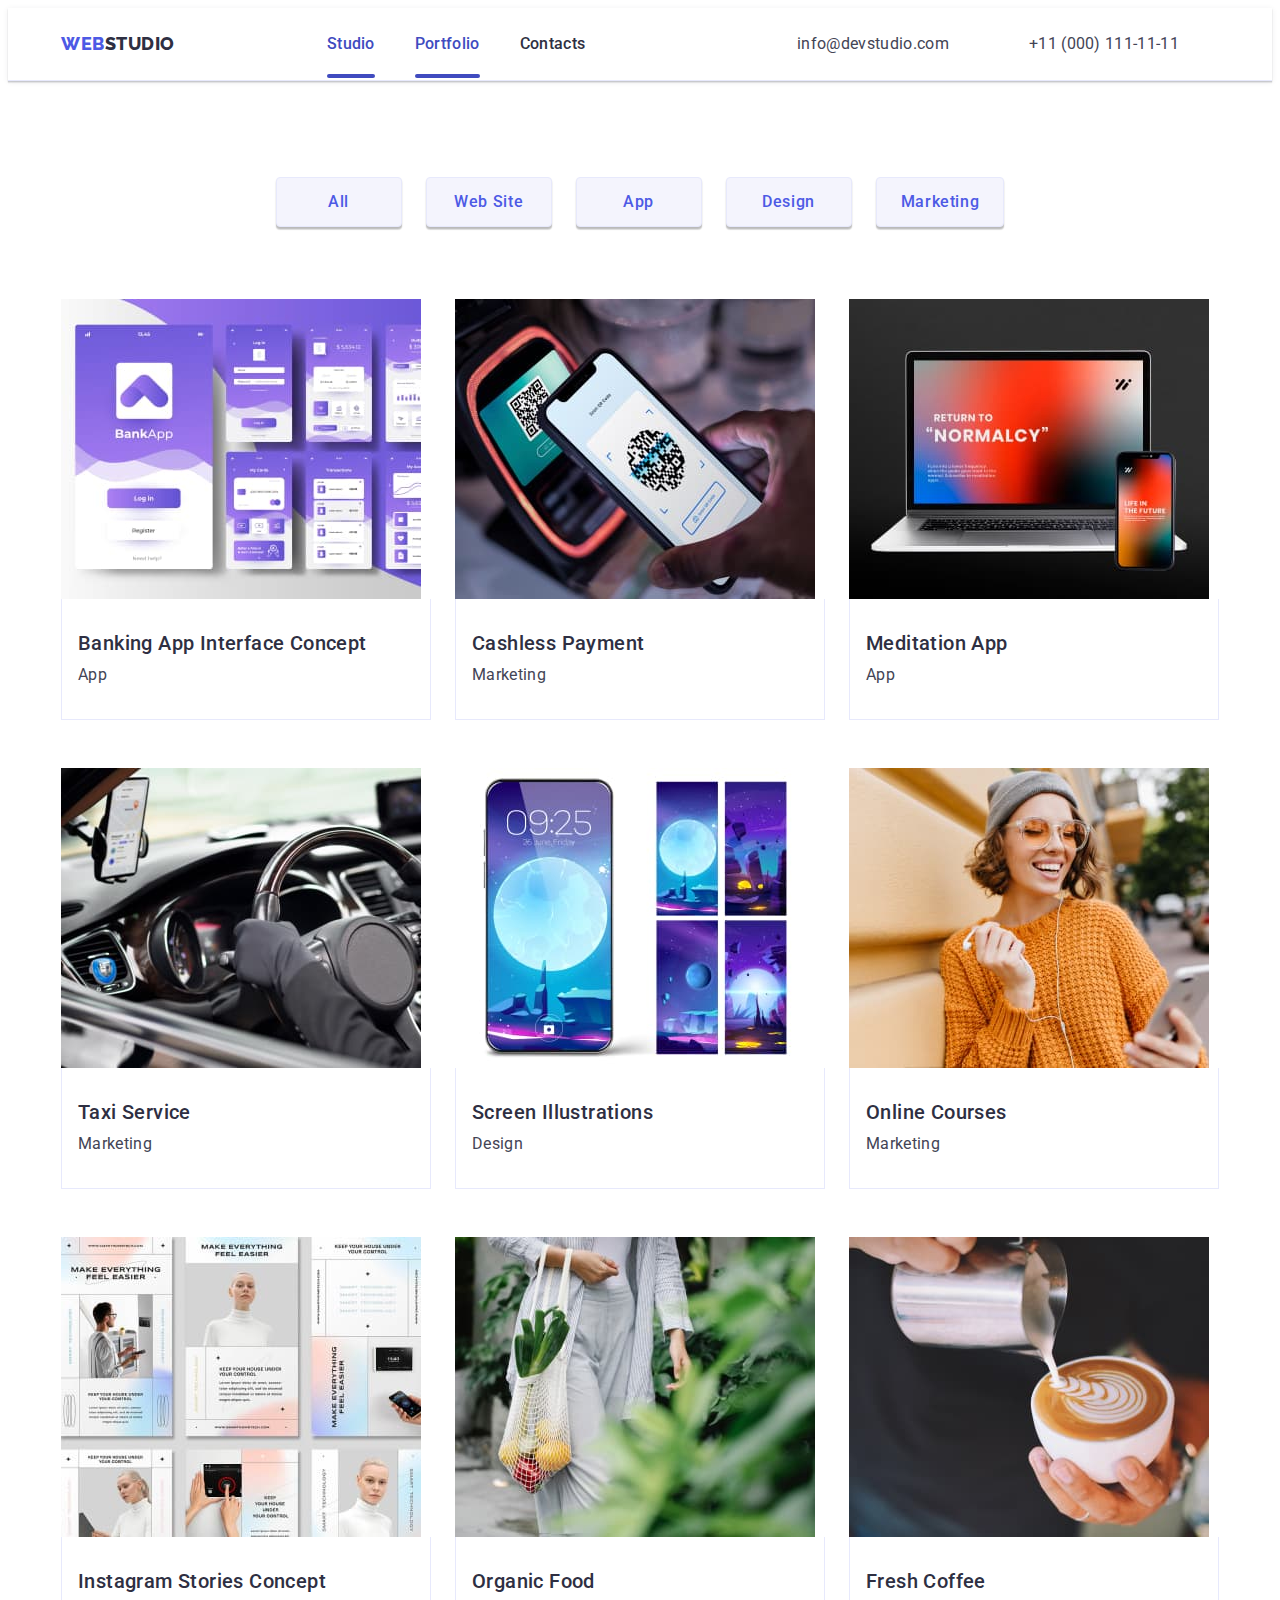
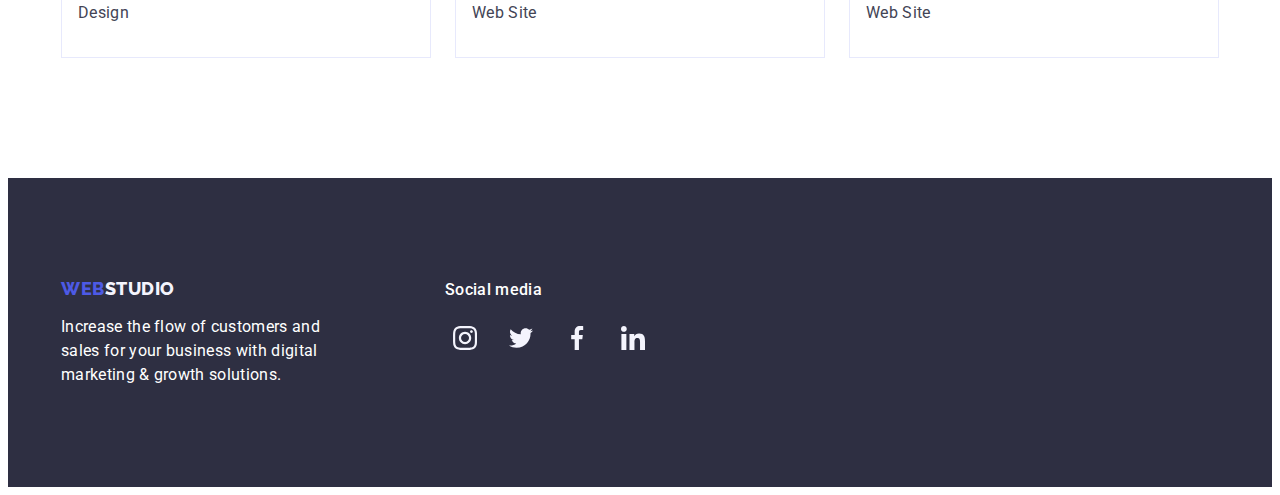
==== portfolio.html @ 289277e6 "Initial commit" ====
<!DOCTYPE html>
<html lang="en">
  <head>
    <meta charset="UTF-8" />
    <meta http-equiv="X-UA-Compatible" content="IE=edge" />
    <meta name="viewport" content="width=device-width, initial-scale=1.0" />

    <link rel="preconnect" href="https://fonts.googleapis.com" />
    <link rel="preconnect" href="https://fonts.gstatic.com" crossorigin />
    <link
      href="https://fonts.googleapis.com/css2?family=Raleway:wght@800&family=Roboto:wght@400;500;700&display=swap"
      rel="stylesheet" />
    <title>Portfolio</title>
    <link
      rel="stylesheet"
      href="https://cdnjs.cloudflare.com/ajax/libs/modern-normalize/1.1.0/modern-normalize.min.css"
      integrity="sha512-wpPYUAdjBVSE4KJnH1VR1HeZfpl1ub8YT/NKx4PuQ5NmX2tKuGu6U/JRp5y+Y8XG2tV+wKQpNHVUX03MfMFn9Q=="
      crossorigin="anonymous"
      referrerpolicy="no-referrer" />
    <link rel="stylesheet" href="./css/styles.css" />
  </head>

  <body>
    <!-- Header section -->
    <header class="top-header border-header">
      <div class="container adven-flex">
        <nav class="nav-menu page-header-container">
          <a class="header-logo link preform" href="./index.html"
            >Web<span class="studio-logo">Studio</span></a
          >
          <ul class="menu list">
            <li class="menu-item">
              <a class="menu-link link active" href="./index.html">Studio</a>
            </li>
            <li class="menu-item">
              <a class="menu-link link active" href="./portfolio.html"
                >Portfolio</a
              >
            </li>
            <li class="menu-item">
              <a class="menu-link link" href="">Contacts</a>
            </li>
          </ul>
        </nav>

        <!-- contacts -->
        <address class="contacts-sec">
          <ul class="contacts-items link list page-header-container">
            <li>
              <a
                class="contact-pc link contact-pc-second"
                href="mailto:info@devstudio.com"
                >info@devstudio.com</a
              >
            </li>
            <li>
              <a
                class="contact-pc link contact-pc-second"
                href="tel:+110001111111"
                >+11 (000) 111-11-11</a
              >
            </li>
          </ul>
        </address>
      </div>
    </header>

    <main>
      <section class="buttoms section section-but-list">
        <div class="container">
          <h1 class="visually-hidden">секція 1</h1>
          <ul class="but-list adven-flex list">
            <li>
              <button class="but-item sec-button" type="button">All</button>
            </li>
            <li>
              <button class="but-item sec-button" type="button">
                Web Site
              </button>
            </li>
            <li>
              <button class="but-item sec-button" type="button">App</button>
            </li>
            <li>
              <button class="but-item sec-button" type="button">Design</button>
            </li>
            <li>
              <button class="but-item sec-button" type="button">
                Marketing
              </button>
            </li>
          </ul>

          <ul class="image-post list flex-container">
            <li class="alignment-list-studio portfolio-card-animation">
              <a class="link-examples-work link" href="">
                <div class="portfolio-thumb">
                  <img
                    src="./images/portfolio/banking-app-interface-concept.jpg"
                    alt="banking-app"
                    width="360"
                    height="300" />
                  <p class="text-card-portfolio">
                    14 Stylish and User-Friendly App Design Concepts · Task
                    Manager App · Calorie Tracker App · Exotic Fruit Ecommerce
                    App · Cloud Storage App
                  </p>
                </div>
                <div class="employees-card-portfolio-wrapper">
                  <h2 class="portfolio-card">Banking App Interface Concept</h2>
                  <p class="scroll-title-description">App</p>
                </div>
              </a>
            </li>
            <li class="alignment-list-studio portfolio-card-animation">
              <a class="link-examples-work link" href="">
                <div class="portfolio-thumb">
                  <img
                    src="./images/portfolio/cashless-payment.jpg"
                    alt="cashless-payment"
                    width="360"
                    height="300" />
                  <p class="text-card-portfolio">
                    14 Stylish and User-Friendly App Design Concepts · Task
                    Manager App · Calorie Tracker App · Exotic Fruit Ecommerce
                    App · Cloud Storage App
                  </p>
                </div>
                <div class="employees-card-portfolio-wrapper">
                  <h2 class="portfolio-card">Cashless Payment</h2>
                  <p class="scroll-title-description">Marketing</p>
                </div>
              </a>
            </li>
            <li class="alignment-list-studio portfolio-card-animation">
              <a class="link-examples-work link" href="">
                <div class="portfolio-thumb">
                  <img
                    src="./images/portfolio/meditation-app.jpg"
                    alt="meditation-app"
                    width="360"
                    height="300" />
                  <p class="text-card-portfolio">
                    14 Stylish and User-Friendly App Design Concepts · Task
                    Manager App · Calorie Tracker App · Exotic Fruit Ecommerce
                    App · Cloud Storage App
                  </p>
                </div>
                <div class="employees-card-portfolio-wrapper">
                  <h2 class="portfolio-card">Meditation App</h2>
                  <p class="scroll-title-description">App</p>
                </div>
              </a>
            </li>
            <li class="alignment-list-studio portfolio-card-animation">
              <a class="link-examples-work link" href="">
                <div class="portfolio-thumb">
                  <img
                    src="./images/portfolio/taxi-service.jpg"
                    alt="taxi-service"
                    width="360"
                    height="300" />
                  <p class="text-card-portfolio">
                    14 Stylish and User-Friendly App Design Concepts · Task
                    Manager App · Calorie Tracker App · Exotic Fruit Ecommerce
                    App · Cloud Storage App
                  </p>
                </div>
                <div class="employees-card-portfolio-wrapper">
                  <h2 class="portfolio-card">Taxi Service</h2>
                  <p class="scroll-title-description">Marketing</p>
                </div>
              </a>
            </li>
            <li class="alignment-list-studio portfolio-card-animation">
              <a class="link-examples-work link" href="">
                <div class="portfolio-thumb">
                  <img
                    src="./images/portfolio/screen-illustrations.jpg"
                    alt="screen-illustrations"
                    width="360"
                    height="300" />
                  <p class="text-card-portfolio">
                    14 Stylish and User-Friendly App Design Concepts · Task
                    Manager App · Calorie Tracker App · Exotic Fruit Ecommerce
                    App · Cloud Storage App
                  </p>
                </div>
                <div class="employees-card-portfolio-wrapper">
                  <h2 class="portfolio-card">Screen Illustrations</h2>
                  <p class="scroll-title-description">Design</p>
                </div>
              </a>
            </li>
            <li class="alignment-list-studio portfolio-card-animation">
              <a class="link-examples-work link" href="">
                <div class="portfolio-thumb">
                  <img
                    src="./images/portfolio/online-courses.jpg"
                    alt="online-courses"
                    width="360"
                    height="300" />
                  <p class="text-card-portfolio">
                    14 Stylish and User-Friendly App Design Concepts · Task
                    Manager App · Calorie Tracker App · Exotic Fruit Ecommerce
                    App · Cloud Storage App
                  </p>
                </div>
                <div class="employees-card-portfolio-wrapper">
                  <h2 class="portfolio-card">Online Courses</h2>
                  <p class="scroll-title-description">Marketing</p>
                </div>
              </a>
            </li>
            <li class="alignment-list-studio portfolio-card-animation">
              <a class="link-examples-work link" href="">
                <div class="portfolio-thumb">
                  <img
                    src="./images/portfolio/instagram-stories-concept.jpg"
                    alt="instagram-stories"
                    width="360"
                    height="300" />
                  <p class="text-card-portfolio">
                    14 Stylish and User-Friendly App Design Concepts · Task
                    Manager App · Calorie Tracker App · Exotic Fruit Ecommerce
                    App · Cloud Storage App
                  </p>
                </div>
                <div class="employees-card-portfolio-wrapper">
                  <h2 class="portfolio-card">Instagram Stories Concept</h2>
                  <p class="scroll-title-description">Design</p>
                </div>
              </a>
            </li>
            <li class="alignment-list-studio portfolio-card-animation">
              <a class="link-examples-work link" href="">
                <div class="portfolio-thumb">
                  <img
                    src="./images/portfolio/organic-food.jpg"
                    alt="organic-food"
                    width="360"
                    height="300" />
                  <p class="text-card-portfolio">
                    14 Stylish and User-Friendly App Design Concepts · Task
                    Manager App · Calorie Tracker App · Exotic Fruit Ecommerce
                    App · Cloud Storage App
                  </p>
                </div>
                <div class="employees-card-portfolio-wrapper">
                  <h2 class="portfolio-card">Organic Food</h2>
                  <p class="scroll-title-description">Web Site</p>
                </div>
              </a>
            </li>
            <li class="alignment-list-studio portfolio-card-animation">
              <a class="link-examples-work link" href="">
                <div class="portfolio-thumb">
                  <img
                    src="./images/portfolio/fresh-coffee.jpg"
                    alt="fresh-coffee"
                    width="360"
                    height="300" />
                  <p class="text-card-portfolio">
                    14 Stylish and User-Friendly App Design Concepts · Task
                    Manager App · Calorie Tracker App · Exotic Fruit Ecommerce
                    App · Cloud Storage App
                  </p>
                </div>
                <div class="employees-card-portfolio-wrapper">
                  <h2 class="portfolio-card">Fresh Coffee</h2>
                  <p class="scroll-title-description">Web Site</p>
                </div>
              </a>
            </li>
          </ul>
        </div>
      </section>
    </main>

    <!-- Footer section -->
    <footer class="basement">
      <div class="container social-media">
        <div class="logoblock">
          <a class="basement-logo-iris link" href="./index.html"
            >Web<span class="basement-logo-cloud">Studio</span></a
          >
          <p class="text-format">
            Increase the flow of customers and sales for your business with
            digital marketing & growth solutions.
          </p>
        </div>

        <div class="social-block">
          <p class="soc-text-format">Social media</p>
          <ul class="list social-list-footer">
            <li class="social-list-footer-item">
              <a href="#" class="social-list-footer-link">
                <svg class="social-list-icon" width="24" height="24">
                  <use href="./images/icons.svg#icon-instagram"></use>
                </svg>
              </a>
            </li>
            <li class="social-list-footer-item">
              <a href="#" class="social-list-footer-link">
                <svg class="social-list-icon" width="24" height="24">
                  <use href="./images/icons.svg#icon-twitter"></use>
                </svg>
              </a>
            </li>
            <li class="social-list-footer-item">
              <a href="#" class="social-list-footer-link">
                <svg class="social-list-icon" width="24" height="24">
                  <use href="./images/icons.svg#icon-facebook"></use>
                </svg>
              </a>
            </li>
            <li class="social-list-footer-item">
              <a href="#" class="social-list-footer-link">
                <svg class="social-list-icon" width="24" height="24">
                  <use href="./images/icons.svg#icon-linkedin"></use>
                </svg>
              </a>
            </li>
          </ul>
        </div>
      </div>
    </footer>
  </body>
</html>
---- css/styles.css ----
:root {
  --primary-font: "Roboto", sans-serif;
  --secondary-font: "Raleway", sans-serif;

  /* Pressed state > CTAs */
  --ocean-button-color: #404bbf;
  /* Primary Brand > CTAs, Focused, Active, states, Links */
  --iris-button-color: #4d5ae5;

  /* Hero background > Hero image background, Modal overlay, Overlay.
  Dark > Overlays, Shadows, Headings */
  --navy-blue-color: #2e2f42;
  /* Success > Valid fields, Success messages */
  --green-color: #31d0aa;
  /* Text > Body text */
  --slate-color: #434455;
  /* Subtle Text > Helper text, Deemphasized text */
  --light-slate-color: #8e8f99;
  /* Accent > Accent color, Hairlines, Subtle backgrounds*/
  --cornflower-color: #e7e9fc;
  /* Light > Light mode backgrounds. Light mode Dialogs/alerts */
  --cloud-background-color: #f4f4fd;
  /* Modal overlay> Overlay> NAVY BLUE modal */
  --navyblue-modal-color: #2e2f42;
  /* Hero background > Hero image background */
  --hero-background-color: #2e2f42;
  /* White background > Header,  team card background */
  --white-color: #ffffff;
  /* Modal background  */
  --dairy-color: #fcfcfc;
}

/* ==================ul and link style configuration================== */

h1,
h2,
h3,
h4,
p {
  margin-top: 0;
  margin-bottom: 0;
}

ul,
ol {
  margin-top: 0;
  margin-bottom: 0;
  padding-left: 0;
}

img {
  display: block;
}

button {
  cursor: pointer;
}

.list {
  list-style: none;
  /* padding: 0; */
  /* margin: 0; */
  /* ... */
}

.link {
  text-decoration: none;
  /* ... */
}

.section {
  padding: 120px 0px;
}

.section-but-list {
  padding-top: 96px;
}

.section-work {
  padding-top: 0;
}

.scr-section {
  padding-bottom: 120px;
}

/* ==================/ul and link style configuration================== */

body {
  font-family: var(--primary-font);
  background-color: var(--white-color);
  font-weight: 500;
  color: var(--slate-color);
}

.container {
  width: 1158px;
  /* margin-left: auto;
  margin-right: auto; */
  padding-left: 15px;
  padding-right: 15px;
  margin: 0 auto;
}

/* .custumers-box {
display: flex;  
flex-wrap: wrap;
} */

img {
  display: block;
  max-width: 100%;
  height: auto;
}

/* a {
  display: flex;
} */

/* ==========================HEADER ========================== */

.page-header-container {
  display: flex;
  gap: 40px;
}

/* розташування в рядок хедера */
.nav-menu {
  display: flex;
  flex-wrap: wrap;
  gap: 76px;
  padding: 24px 0;
  align-items: center;
}

.menu {
  display: flex;
  gap: 40px;
  align-items: center;
}

.contact-pc {
  display: flex;
  gap: 40px;
  align-items: center;
}

.adven-flex {
  display: flex;
}

.border-header {
  border-bottom: 1px solid var(--cornflower-color);
  box-shadow: 0px 2px 1px rgba(46, 47, 66, 0.08),
    0px 1px 1px rgba(46, 47, 66, 0.16), 0px 1px 6px rgba(46, 47, 66, 0.08);
}

/* .menu-item:not(:last-child) {
  margin-right: 40;
} */

/* .menu-item {
  position: relative;
} */

/* ==============header logo================= */
/* Web logo part*/
.header-logo {
  font-family: var(--secondary-font);
  font-weight: 800;
  font-size: 18px;
  line-height: 1.17;
  color: var(--iris-button-color);
  letter-spacing: 0.03em;
  text-transform: uppercase;
  margin-right: 76px;
}

/* studio logo part */
.studio-logo {
  font-family: var(--secondary-font);
  font-weight: 800;
  font-size: 18px;
  line-height: 1.17;
  color: var(--navy-blue-color);
  letter-spacing: 0.03em;
  text-transform: uppercase;
}
/* ==============/header logo================= */

/* ===================/footer logo================= */

.logoblock {
  margin-right: 120px;
  align-items: baseline;
}

/* Web logo part*/
.basement-logo-iris {
  display: inline-block;
  margin-bottom: 16px;
  font-family: var(--secondary-font);
  font-weight: 800;
  font-size: 18px;
  line-height: 1.17;
  color: var(--iris-button-color);
  letter-spacing: 0.03em;
  text-transform: uppercase;
}

/* studio logo part */
.basement-logo-cloud {
  color: var(--cloud-background-color);
  font-weight: 800;
  font-size: 18px;
  line-height: 1.17;
  letter-spacing: 0.03em;
  text-transform: uppercase;
}

.basement {
  background-color: var(--navy-blue-color);
  letter-spacing: 0.03em;
  padding-top: 100px;
  padding-bottom: 100px;
}

/* ===================/footer logo================= */

.preform {
  letter-spacing: 0.03em;
}

/* footer formatting text */
.text-format {
  font-weight: 400;
  font-size: 16px;
  line-height: 1.5;
  color: var(--white-color);
  letter-spacing: 0.02em;
  max-width: 264px;
}

.soc-text-format {
  font-weight: 500;
  font-size: 16px;
  line-height: 1.5;
  color: var(--white-color);
  letter-spacing: 0.02em;
  max-width: 264px;
  margin-bottom: 16px;
}

.menu-link {
  position: relative;
  font-size: 16px;
  line-height: 1.5;
  color: var(--navy-blue-color);
  letter-spacing: 0.02em;
  padding: 24px 0;
  transition: color 250ms cubic-bezier(0.4, 0, 0.2, 1);
}

.menu-link:is(:hover, :focus),
.contact-pc:is(:hover, :focus) {
  color: var(--ocean-button-color);
}

.active::after {
  content: "";
  position: absolute;
  bottom: 0;
  left: 0;

  display: block;
  width: 100%;
  height: 4px;

  border-radius: 2px;

  background-color: var(--ocean-button-color);
  bottom: -1px;
  transition: transform 250ms cubic-bezier(0.4, 0, 0.2, 1);
}

.menu-link.active {
  color: var(--ocean-button-color);
}

.but-list {
  font-style: normal;
  font-size: 16px;
  line-height: 1.5;
  color: var(--navy-blue-color);
  letter-spacing: 0.04em;
  gap: 24px;
  justify-content: center;
  margin-bottom: 72px;
}

.contact-pc {
  font-weight: 400;
  font-size: 16px;
  line-height: 1.5;
  color: var(--slate-color);
  margin-left: auto;
  margin-right: 40px;
  padding-top: 24px;
  padding-bottom: 24px;
  transition: color 250ms cubic-bezier(0.4, 0, 0.2, 1);
}

.contacts-normal {
  font-style: normal;
}

.contact-pc-second:is(:hover, :focus) {
  color: var(--ocean-button-color);
}

/* ==========================/HEAD ========================== */

/* header */
.top-header {
  font-style: normal;
  letter-spacing: 0.02em;
  font-style: normal;
}

/* ==========================HERO ========================== */
.hero {
  background-color: var(--hero-background-color);
  letter-spacing: 0.03em;
  margin: 0 auto;
  padding-top: 188px;
  padding-bottom: 188px;
}

.overlay-hero {
  max-width: 1440px;
  margin-left: auto;
  margin-bottom: auto;
  background-repeat: no-repeat;
  background-position: center;
  background-size: cover;
  border-style: cover;

  background-image: linear-gradient(
      rgba(46, 47, 66, 0.7),
      rgba(46, 47, 66, 0.7)
    ),
    url(../images/hero-pic.jpg);
}

/* text hero 1 */
.hero-tittle {
  max-width: 496px;
  font-weight: 700;
  font-size: 56px;
  line-height: 1.07;
  color: var(--white-color);

  letter-spacing: 0.02em;

  margin-left: auto;
  margin-right: auto;

  margin-bottom: 48px;
}

/* Button Text */
.order-button {
  border: none;
  line-height: 1.5;
  font-family: var(--primary-font);
  font-weight: 500;

  letter-spacing: 0.04em;

  background-color: var(--iris-button-color);
  color: var(--white-color);

  display: block;

  padding: 16px 32px;
  margin-left: auto;
  margin-right: auto;

  min-width: 169px;
  height: 56px;

  border-radius: 4px;
  box-shadow: 0px 4px 4px rgba(0, 0, 0, 0.15);
  transition: background-color 250ms cubic-bezier(0.4, 0, 0.2, 1);
}

.but-primary:is(:hover, :focus) {
  background-color: var(--ocean-button-color);
  color: var(--white-color);
}

.contacts-sec {
  font-style: normal;
  margin-left: auto;
}

/* ==========================/HERO ========================== */

/* ==========================Scroll-section========================== */
.visually-hidden {
  position: absolute;
  width: 1px;
  height: 1px;
  margin: -1px;
  border: 0;
  padding: 0;

  white-space: nowrap;
  clip-path: inset(100%);
  clip: rect(0 0 0 0);
  overflow: hidden;
}

.scroll-title {
  font-weight: 500;
  font-size: 20px;
  line-height: 1.2;
  letter-spacing: 0.02em;
  color: var(--navy-blue-color);
  margin-bottom: 8px;
}

.scroll-title-description {
  display: flex;
  font-style: 400;
  font-weight: 400;
  font-size: 16px;
  line-height: 1.5;
  letter-spacing: 0.02em;
  color: var(--slate-color);
  flex-basis: calc((100% - 3 * 24px) / 4);
}

.hum-devoloper {
  font-weight: 500;
  font-size: 20px;
  line-height: 1.2;
  letter-spacing: 0.02em;
  color: var(--navy-blue-color);
  margin-bottom: 8px;
  border-radius: 0px 0px 4px 4px;
  box-shadow: 0px 1px 6px rgba(46, 47, 66, 0.08),
    0px 1px 1px rgba(46, 47, 66, 0.16), 0px 2px 1px rgba(46, 47, 66, 0.08);
}

.title-pages {
  font-style: normal;
  font-weight: 700;
  font-size: 36px;
  line-height: 1.1;
  color: var(--navy-blue-color);
  letter-spacing: 0.02em;
  margin-bottom: 72px;
  text-align: center;
}

.scroll-section {
  display: flex;
  gap: 24px;
}

.scroll-section-item {
  flex-basis: calc((100% - 3 * 24px) / 4);
}

.icon-scroll-section {
  display: flex;
  width: 264px;
  height: 112px;
  border-radius: 4px;
  justify-content: center;
  align-items: center;
  background-repeat: no-repeat;
  background-position: center;
  background-color: var(--cloud-background-color);
  margin-bottom: 8px;
}

/* ==========================/scroll sec========================= */

/* =================================team======================== */
.team {
  background: var(--cloud-background-color);
  font-weight: 500;
  letter-spacing: 0.02em;
  text-align: center;
}

.social-list {
  justify-content: center;
}

.social-list-link {
  display: flex;
  justify-content: center;
  align-items: center;
  width: 40px;
  height: 40px;
  border-radius: 50%;
  background-color: var(--iris-button-color);
  transition: background-color 250ms cubic-bezier(0.4, 0, 0.2, 1);
}

.social-list-link:is(:hover, :focus) {
  background-color: var(--ocean-button-color);
}

.social-list {
  display: flex;
  gap: 24px;
}

.social-list-icon {
  fill: var(--cloud-background-color);
}

/* ==========================/Scroll-section========================== */

/* ========================What are we doing========================== */
.doing-alignment {
  display: flex;
  flex-wrap: wrap;
  gap: 24px;
  flex-basis: calc((100% - 24px * 2) / 3);
}

/* =============================team================================ */

.team-alignment {
  flex-wrap: wrap;
  gap: 24px;
}

/* лого підвалу */

.studio-logo {
  font-family: var(--secondary-font);
  font-style: ExtraBold;
  font-weight: 800;
  font-size: 18px;
  line-height: 1.17;
  color: var(--navy-blue-color);
  letter-spacing: 0.03em;
  text-transform: uppercase;
}

.employees-card-content-wrapper {
  box-shadow: 0px 1px 6px rgba(46, 47, 66, 0.08),
    0px 1px 1px rgba(46, 47, 66, 0.16), 0px 2px 1px rgba(46, 47, 66, 0.08);
  border-radius: 0px 0px 4px 4px;
  background-color: var(--white-color);
  padding: 32px 0;
}

.employees-name {
  font-weight: 500;
  margin-bottom: 8px;
  color: var(--navy-blue-color);
  font-size: 20px;
  line-height: 1.2;
  text-align: center;
  letter-spacing: 0.02em;
}

.employees-position {
  color: var(--slate-color);
  font-weight: 400;
  font-size: 16px;
  line-height: 1.5;
  text-align: center;
  letter-spacing: 0.02em;
  margin-bottom: 8px;
}

.employees-description {
  font-style: 400;
  font-weight: 400;
  font-size: 16px;
  line-height: 1.5;
  letter-spacing: 0.02em;
  color: var(--slate-color);
}

/* =================================/team============================ */

/* ======================================Custumers=============================== */

.customers-list {
  display: flex;
  justify-content: center;
  align-items: center;
  flex-wrap: wrap;
  gap: 24px;
  /* padding-top: 120px;
  padding-bottom: 120px; */
}

.customers-list-icon {
  fill: currentColor;
  /* width: 104px;
  height: 56px; */
}

.customers-list-link {
  display: flex;
  justify-content: center;
  align-items: center;
  border: 1px solid var(--light-slate-color);
  border-radius: 4px;
  width: 168px;
  height: 88px;
  color: var(--light-slate-color);
  transition: border-color 250ms cubic-bezier(0.4, 0, 0.2, 1),
    color 250ms cubic-bezier(0.4, 0, 0.2, 1);
}

.customers-list-link:is(:hover, :focus) {
  border-color: var(--ocean-button-color);
  color: var(--ocean-button-color);
}

.backing-cust {
  padding-top: 120px;
  padding-bottom: 120px;
}
/* ======================================/Custumers=============================== */

/* ==========================portfolio========================== */

.flex-container {
  display: flex;
  flex-wrap: wrap;
  gap: 48px 24px;
}

.alignment-list-studio {
  flex-basis: calc((100% - 24px * 2) / 3);
}

.link-examples-work:hover .text-card-portfolio,
.link-examples-work:focus .text-card-portfolio {
  /* transform: translate(0, 0); */
  transform: translateY(0%);
}

.link-examples-work {
  /* position: relative; */
  display: block;
  transition: box-shadow 250ms cubic-bezier(0.4, 0, 0.2, 1);
}

.link-examples-work:is(:hover, :focus) {
  box-shadow: 0px 1px 6px rgba(46, 47, 66, 0.08),
    0px 1px 1px rgba(46, 47, 66, 0.16), 0px 2px 1px rgba(46, 47, 66, 0.08);
}

.head-logo-port {
  letter-spacing: 0.03em;
}

.but-item {
  font-style: normal;
  font-weight: 500;
  font-size: 16px;
  line-height: 1.5;
  background-color: var(--cloud-background-color);
  color: var(--iris-button-color);
  font-family: var(--primary-font);

  letter-spacing: 0.04em;
  border: 1px solid var(--cornflower-color);
  border-radius: 4px;
  box-shadow: 0px 3px 1px rgba(0, 0, 0, 0.1), 0px 2px 1px rgba(0, 0, 0, 0.08),
    0px 2px 2px rgba(0, 0, 0, 0.12);

  display: flex;
  flex-direction: row;
  justify-content: center;
  align-items: center;
  padding: 12px 24px;

  min-width: 126px;

  transition: color 250ms cubic-bezier(0.4, 0, 0.2, 1),
    background-color 250ms cubic-bezier(0.4, 0, 0.2, 1),
    border-color 250ms cubic-bezier(0.4, 0, 0.2, 1),
    box-shadow 250ms cubic-bezier(0.4, 0, 0.2, 1);
}

.sec-button:is(:hover, :focus) {
  color: var(--white-color);
  background-color: var(--ocean-button-color);

  border: 1px solid transparent;
}

.employees-card-portfolio-wrapper {
  border-left: 1px solid var(--cornflower-color);
  border-right: 1px solid var(--cornflower-color);
  border-bottom: 1px solid var(--cornflower-color);

  background-color: var(--white-color);
  display: flex;
  flex-direction: column;
  justify-content: center;
  align-items: flex-start;
  padding: 32px 16px;
}

.portfolio-card {
  font-weight: 500;
  font-size: 20px;
  line-height: 1.2;
  letter-spacing: 0.02em;
  color: var(--navy-blue-color);
  margin-bottom: 8px;
}

.portfolio-thumb {
  position: relative;
  overflow: hidden;
}

/* .overlay-card-portfolio {
  position: absolute;
  top: 0;
  left: 0;

  width: 100%;
  height: 100%;

  background-color: var(--iris-button-color);

  transform: translate(0, 100%);
  transition: transform 250ms cubic-bezier(0.4, 0, 0.2, 1);
} */

.text-card-portfolio {
  position: absolute;
  top: 0;
  left: 0;

  width: 100%;
  height: 100%;

  font-size: 16px;
  line-height: 1.5;
  letter-spacing: 0.02em;
  padding: 40px 32px;

  color: var(--cloud-background-color);
  background-color: var(--iris-button-color);

  /* transform: translate(0, 100%); */
  transform: translateY(100%);
  transition: transform 250ms cubic-bezier(0.4, 0, 0.2, 1);
}

.social-media {
  display: flex;
  align-items: baseline;
}

.social-list-footer {
  display: flex;
  justify-content: center;
  justify-content: space-between;
  width: 200px;
  margin: 0 auto;
  gap: 16px;
}

.social-list-footer-link {
  display: flex;
  justify-content: center;
  align-items: center;
  width: 40px;
  height: 40px;
  border-radius: 50%;
  transition: background-color 250ms cubic-bezier(0.4, 0, 0.2, 1);
}
.social-list-footer-link:is(:hover, :focus) {
  background-color: var(--green-color);
  transition: opacity 250ms cubic-bezier(0.4, 0, 0.2, 1),
    background-color 250ms cubic-bezier(0.4, 0, 0.2, 1);
}

.social-block {
  align-items: baseline;
}

/* =========================================Modal window====================*/
.backdrop {
  /* display: none; */
  position: fixed;
  top: 0;
  left: 0;

  z-index: 100;

  width: 100%;
  height: 100%;
  background-color: rgba(46, 47, 66, 0.4);
  transition: opacity 250ms cubic-bezier(0.4, 0, 0.2, 1),
    visibility 250ms cubic-bezier(0.4, 0, 0.2, 1);
}

.backdrop.is-hidden {
  opacity: 0;
  visibility: hidden;
  pointer-events: none;
}

.modal {
  position: absolute;
  top: 50%;
  left: 50%;
  transform: translate(-50%, -50%);

  /* top: calc(50% - 204px);
  left: calc(50% - 292px); */

  width: 408px;
  min-height: 576px;
  background-color: var(--dairy-color);
  box-shadow: 0px 1px 1px rgba(0, 0, 0, 0.14), 0px 1px 3px rgba(0, 0, 0, 0.12),
    0px 2px 1px rgba(0, 0, 0, 0.2);
  border-radius: 4px;
  transition: transform 250ms cubic-bezier(0.4, 0, 0.2, 1);
}

.modal-close-btn {
  position: absolute;
  top: 24px;
  right: 24px;

  display: flex;
  justify-content: center;
  align-items: center;

  width: 24px;
  height: 24px;
  padding: 0;

  border-radius: 50%;
  border: 1px solid rgba(0, 0, 0, 0.1);
  /* background-color: var(--dairy-color); */

  background-color: var(--cornflower-color);
  transition: background-color 250ms cubic-bezier(0.4, 0, 0.2, 1),
    border 250ms cubic-bezier(0.4, 0, 0.2, 1);
}

.modal-close-btn:is(:hover, :focus) {
  background-color: var(--ocean-button-color);
  fill: #ffffff;
  border: none;
}

.modal-close-icon {
  transition: fill 250ms cubic-bezier(0.4, 0, 0.2, 1);
}
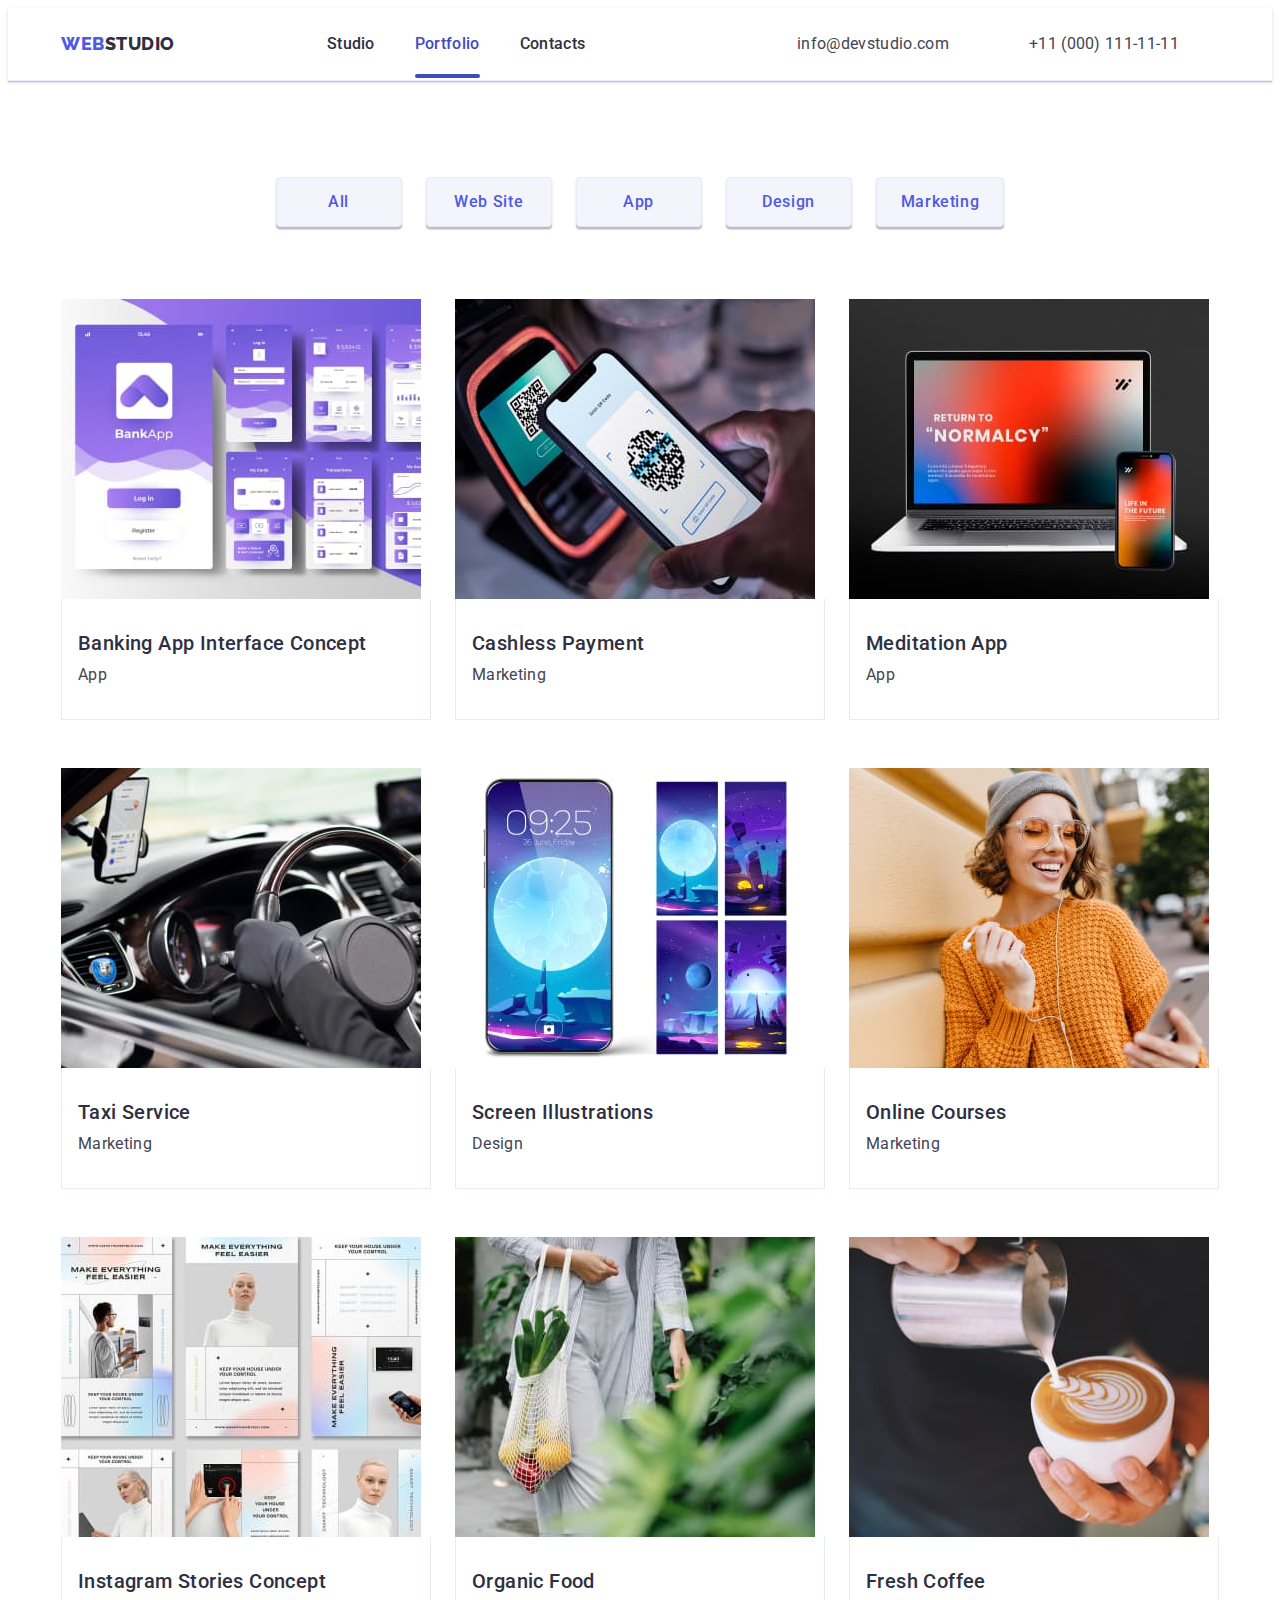
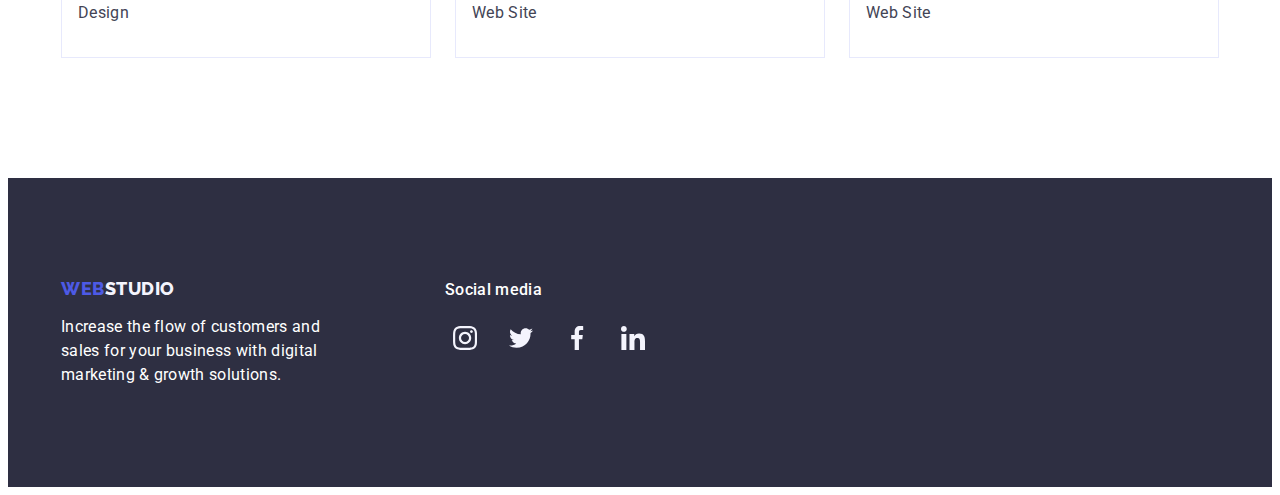
==== commit 18787650: "85" ====
--- a/portfolio.html
+++ b/portfolio.html
@@ -9,14 +9,16 @@
     <link rel="preconnect" href="https://fonts.gstatic.com" crossorigin />
     <link
       href="https://fonts.googleapis.com/css2?family=Raleway:wght@800&family=Roboto:wght@400;500;700&display=swap"
-      rel="stylesheet" />
+      rel="stylesheet"
+    />
     <title>Portfolio</title>
     <link
       rel="stylesheet"
       href="https://cdnjs.cloudflare.com/ajax/libs/modern-normalize/1.1.0/modern-normalize.min.css"
       integrity="sha512-wpPYUAdjBVSE4KJnH1VR1HeZfpl1ub8YT/NKx4PuQ5NmX2tKuGu6U/JRp5y+Y8XG2tV+wKQpNHVUX03MfMFn9Q=="
       crossorigin="anonymous"
-      referrerpolicy="no-referrer" />
+      referrerpolicy="no-referrer"
+    />
     <link rel="stylesheet" href="./css/styles.css" />
   </head>
 
@@ -30,7 +32,7 @@
           >
           <ul class="menu list">
             <li class="menu-item">
-              <a class="menu-link link active" href="./index.html">Studio</a>
+              <a class="menu-link link" href="./index.html">Studio</a>
             </li>
             <li class="menu-item">
               <a class="menu-link link active" href="./portfolio.html"
@@ -99,7 +101,8 @@
                     src="./images/portfolio/banking-app-interface-concept.jpg"
                     alt="banking-app"
                     width="360"
-                    height="300" />
+                    height="300"
+                  />
                   <p class="text-card-portfolio">
                     14 Stylish and User-Friendly App Design Concepts · Task
                     Manager App · Calorie Tracker App · Exotic Fruit Ecommerce
@@ -119,7 +122,8 @@
                     src="./images/portfolio/cashless-payment.jpg"
                     alt="cashless-payment"
                     width="360"
-                    height="300" />
+                    height="300"
+                  />
                   <p class="text-card-portfolio">
                     14 Stylish and User-Friendly App Design Concepts · Task
                     Manager App · Calorie Tracker App · Exotic Fruit Ecommerce
@@ -139,7 +143,8 @@
                     src="./images/portfolio/meditation-app.jpg"
                     alt="meditation-app"
                     width="360"
-                    height="300" />
+                    height="300"
+                  />
                   <p class="text-card-portfolio">
                     14 Stylish and User-Friendly App Design Concepts · Task
                     Manager App · Calorie Tracker App · Exotic Fruit Ecommerce
@@ -159,7 +164,8 @@
                     src="./images/portfolio/taxi-service.jpg"
                     alt="taxi-service"
                     width="360"
-                    height="300" />
+                    height="300"
+                  />
                   <p class="text-card-portfolio">
                     14 Stylish and User-Friendly App Design Concepts · Task
                     Manager App · Calorie Tracker App · Exotic Fruit Ecommerce
@@ -179,7 +185,8 @@
                     src="./images/portfolio/screen-illustrations.jpg"
                     alt="screen-illustrations"
                     width="360"
-                    height="300" />
+                    height="300"
+                  />
                   <p class="text-card-portfolio">
                     14 Stylish and User-Friendly App Design Concepts · Task
                     Manager App · Calorie Tracker App · Exotic Fruit Ecommerce
@@ -199,7 +206,8 @@
                     src="./images/portfolio/online-courses.jpg"
                     alt="online-courses"
                     width="360"
-                    height="300" />
+                    height="300"
+                  />
                   <p class="text-card-portfolio">
                     14 Stylish and User-Friendly App Design Concepts · Task
                     Manager App · Calorie Tracker App · Exotic Fruit Ecommerce
@@ -219,7 +227,8 @@
                     src="./images/portfolio/instagram-stories-concept.jpg"
                     alt="instagram-stories"
                     width="360"
-                    height="300" />
+                    height="300"
+                  />
                   <p class="text-card-portfolio">
                     14 Stylish and User-Friendly App Design Concepts · Task
                     Manager App · Calorie Tracker App · Exotic Fruit Ecommerce
@@ -239,7 +248,8 @@
                     src="./images/portfolio/organic-food.jpg"
                     alt="organic-food"
                     width="360"
-                    height="300" />
+                    height="300"
+                  />
                   <p class="text-card-portfolio">
                     14 Stylish and User-Friendly App Design Concepts · Task
                     Manager App · Calorie Tracker App · Exotic Fruit Ecommerce
@@ -259,7 +269,8 @@
                     src="./images/portfolio/fresh-coffee.jpg"
                     alt="fresh-coffee"
                     width="360"
-                    height="300" />
+                    height="300"
+                  />
                   <p class="text-card-portfolio">
                     14 Stylish and User-Friendly App Design Concepts · Task
                     Manager App · Calorie Tracker App · Exotic Fruit Ecommerce
--- a/css/styles.css
+++ b/css/styles.css
@@ -837,6 +837,10 @@
     0px 2px 1px rgba(0, 0, 0, 0.2);
   border-radius: 4px;
   transition: transform 250ms cubic-bezier(0.4, 0, 0.2, 1);
+  padding-left: 24px;
+  padding-right: 24px;
+  padding-top: 112px;
+  padding-bottom: 24px;
 }
 
 .modal-close-btn {
@@ -870,3 +874,53 @@
 .modal-close-icon {
   transition: fill 250ms cubic-bezier(0.4, 0, 0.2, 1);
 }
+
+/* =========================================Modal window====================*/
+
+/* =========================================MODAL FORM====================*/
+
+.modal-header {
+  font-style: 400;
+  font-weight: 500;
+  font-size: 16px;
+  line-height: 1.5;
+  text-align: center;
+  letter-spacing: 0.02em;
+
+  color: var(--navy-blue-color);
+  margin-bottom: 16px;
+}
+
+.modal-form {
+  display: flex;
+  flex-direction: column;
+  /* flex-direction: row; */
+  /* align-items: flex-start; */
+  padding: 3px 0px;
+  gap: 4px;
+}
+
+.modal-form-field {
+  margin-bottom: 8px;
+}
+
+.modal-form-input {
+  width: 100%;
+  height: 40px;
+  border: 1px solid rgba(46, 47, 66, 0.4);
+  border-radius: 4px;
+  padding-left: 38px;
+}
+
+.modal-form-input-desc {
+  display: block;
+  font-family: "Roboto";
+  font-style: normal;
+  font-weight: 400;
+  font-size: 12px;
+  line-height: 1.17;
+  letter-spacing: 0.04em;
+  color: var(--light-slate-color);
+  margin-bottom: 4px;
+}
+/* =========================================/MODAL FORM====================*/
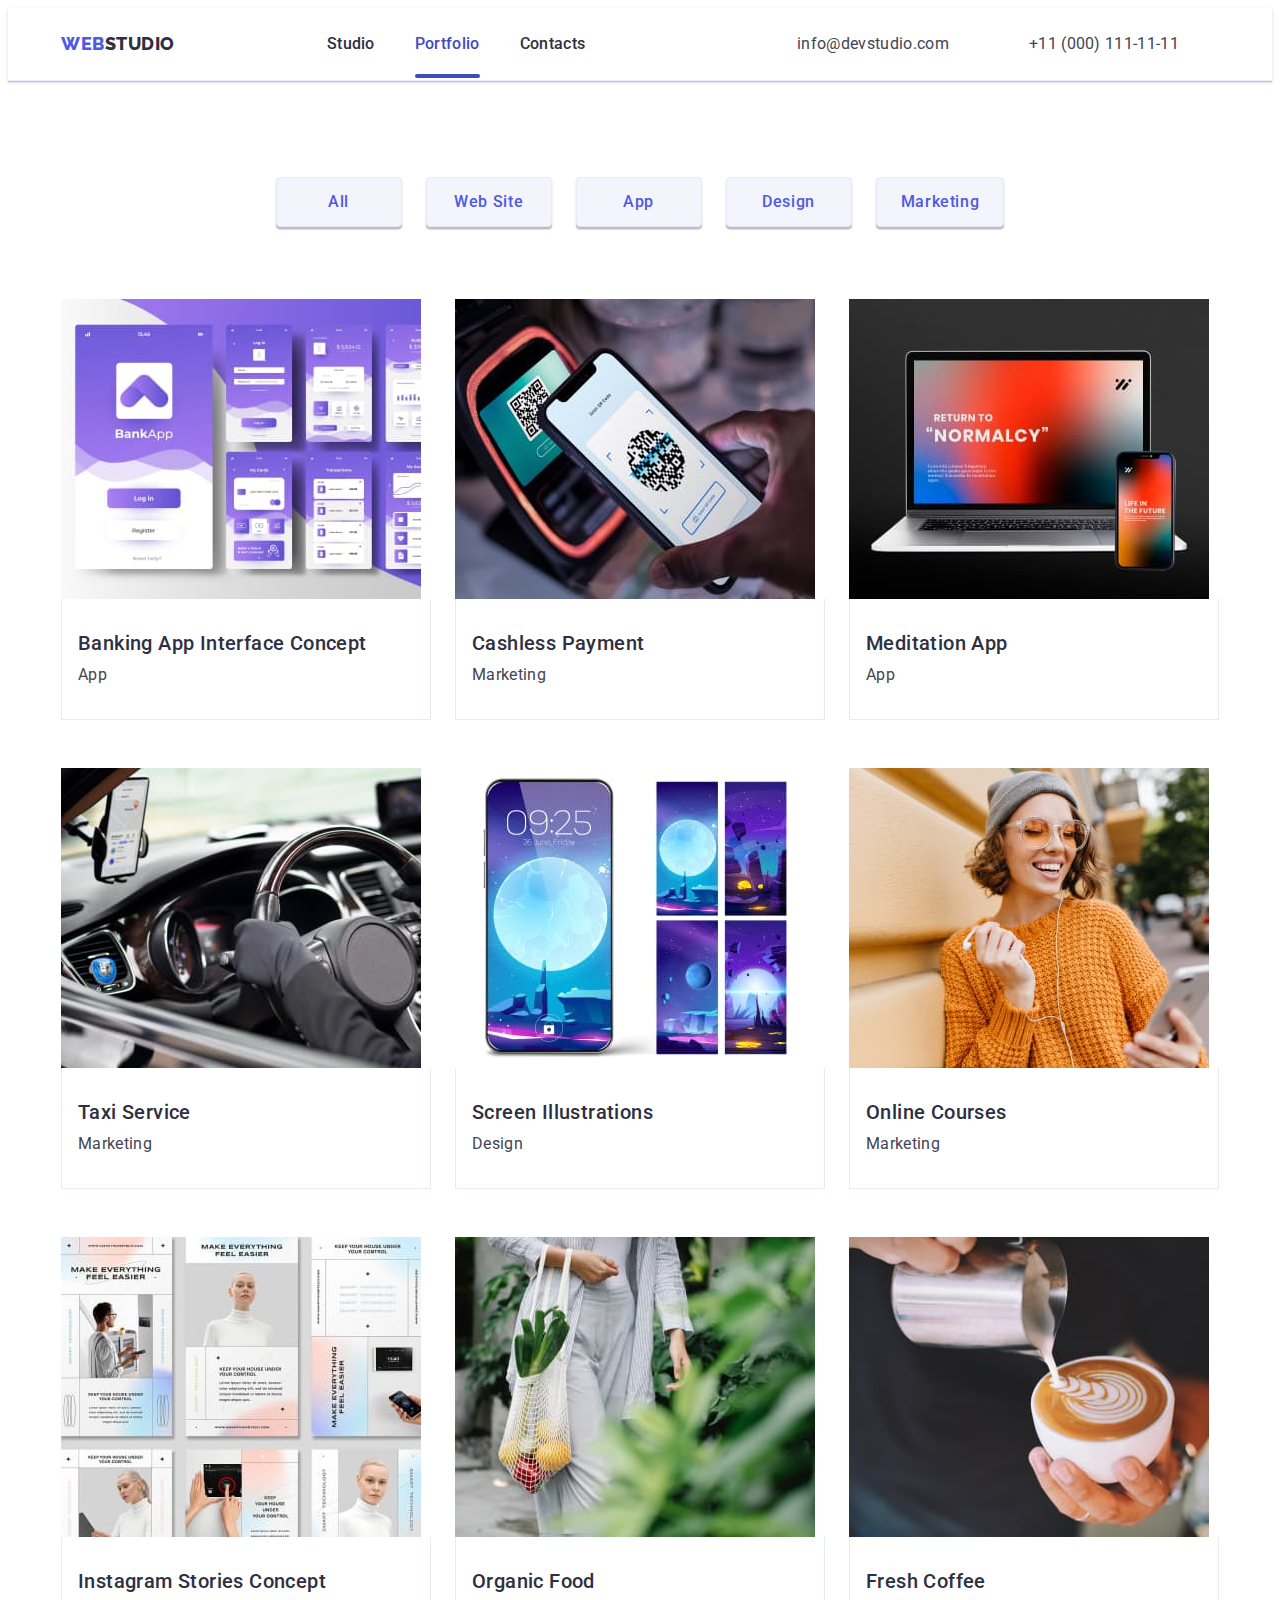
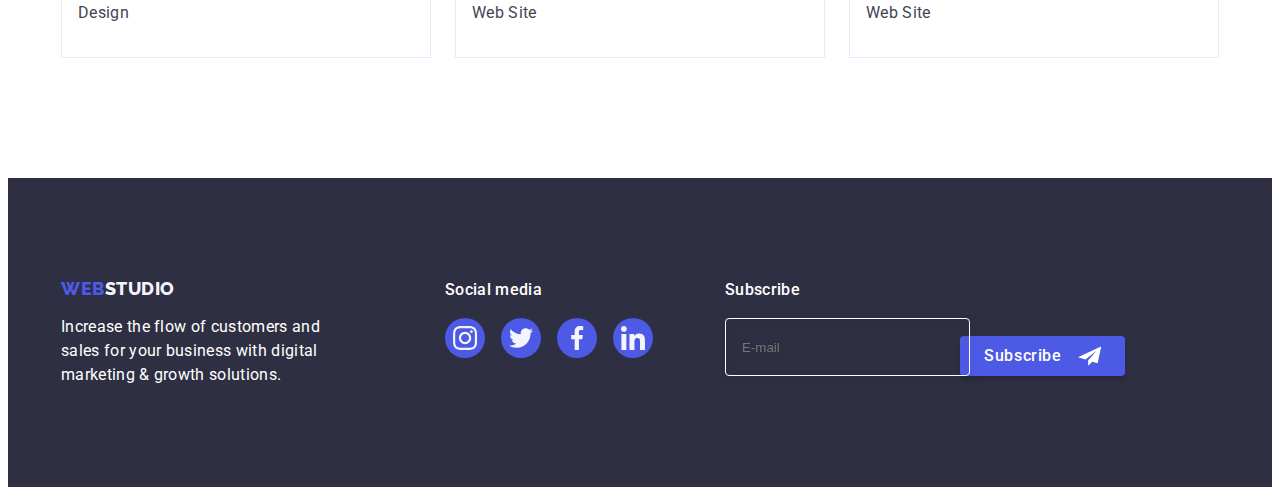
==== commit 64d68d8b: "3" ====
--- a/portfolio.html
+++ b/portfolio.html
@@ -334,6 +334,25 @@
             </li>
           </ul>
         </div>
+        <form class="form-subsr">
+          <label class="subsr-form-field">
+            <span class="form-subsr-lbl">Subscribe</span>
+            <input
+              type="email"
+              name="user_email"
+              class="form-subsr-input"
+              required
+              placeholder="E-mail"
+            />
+          </label>
+
+          <button type="submit" class="subscr-butn">
+            Subscribe
+            <svg class="icon-subsr-btn" width="24" height="24">
+              <use href="./images/icons.svg#icon-subscr"></use>
+            </svg>
+          </button>
+        </form>
       </div>
     </footer>
   </body>
--- a/css/styles.css
+++ b/css/styles.css
@@ -188,7 +188,7 @@
 }
 /* ==============/header logo================= */
 
-/* ===================/footer logo================= */
+/* ===================footer logo================= */
 
 .logoblock {
   margin-right: 120px;
@@ -225,6 +225,71 @@
   padding-bottom: 100px;
 }
 
+.form-subsr {
+  display: flex;
+  align-items: flex-end;
+  /* position: relative; */
+}
+
+.form-subsr-lbl {
+  display: block;
+  font-style: normal;
+  font-weight: 500;
+  font-size: 16px;
+  line-height: 1.5;
+  letter-spacing: 0.02em;
+  color: var(--white-color);
+  margin-bottom: 16px;
+}
+
+.form-subsr-input {
+  width: 100%;
+  height: 40px;
+
+  padding: 8px 16px;
+  border-radius: 4px;
+  border: 1px solid #ffffff;
+
+  filter: drop-shadow(0px 4px 4px rgba(0, 0, 0, 0.15));
+
+  background-color: transparent;
+  color: var(--white-color);
+
+  transition: border 250ms cubic-bezier(0.4, 0, 0.2, 1);
+  /* margin-right: 46px; */
+}
+
+.subscr-butn {
+  border: none;
+  font-family: var(--primary-font);
+  font-weight: 500;
+  font-size: 16px;
+  line-height: 1.5;
+
+  letter-spacing: 0.04em;
+
+  padding: 8px 24px;
+  width: 165px;
+  height: 40px;
+
+  background-color: var(--iris-button-color);
+  color: var(--white-color);
+
+  display: flex;
+  justify-content: center;
+  align-items: center;
+
+  border-radius: 4px;
+  box-shadow: 0px 4px 4px rgba(0, 0, 0, 0.15);
+  transition: background-color 250ms cubic-bezier(0.4, 0, 0.2, 1);
+  margin-left: 24px;
+}
+
+.icon-subsr-btn {
+  fill: var(--white-color);
+  margin-left: 16px;
+}
+
 /* ===================/footer logo================= */
 
 .preform {
@@ -787,6 +852,7 @@
   width: 40px;
   height: 40px;
   border-radius: 50%;
+  background-color: var(--iris-button-color);
   transition: background-color 250ms cubic-bezier(0.4, 0, 0.2, 1);
 }
 .social-list-footer-link:is(:hover, :focus) {
@@ -797,6 +863,7 @@
 
 .social-block {
   align-items: baseline;
+  margin-right: 80px;
 }
 
 /* =========================================Modal window====================*/
@@ -839,8 +906,8 @@
   transition: transform 250ms cubic-bezier(0.4, 0, 0.2, 1);
   padding-left: 24px;
   padding-right: 24px;
-  padding-top: 112px;
-  padding-bottom: 24px;
+  /* padding-top: 72px; */
+  /* padding-bottom: 24px; */
 }
 
 .modal-close-btn {
@@ -879,7 +946,7 @@
 
 /* =========================================MODAL FORM====================*/
 
-.modal-header {
+.modal-title {
   font-style: 400;
   font-weight: 500;
   font-size: 16px;
@@ -889,6 +956,7 @@
 
   color: var(--navy-blue-color);
   margin-bottom: 16px;
+  margin-top: 72px;
 }
 
 .modal-form {
@@ -910,6 +978,25 @@
   border: 1px solid rgba(46, 47, 66, 0.4);
   border-radius: 4px;
   padding-left: 38px;
+  transition: border 250ms cubic-bezier(0.4, 0, 0.2, 1);
+}
+
+.modal-form-input:focus {
+  outline: none;
+  border-color: var(--iris-button-color);
+}
+
+.modal-form-input:focus + .modal-icon-item {
+  fill: var(--iris-button-color);
+}
+
+.modal-icon-item {
+  position: absolute;
+  top: 50%;
+  left: 0;
+  transform: translate(0, -50%);
+  padding-left: 8px;
+  transition: fill 250ms cubic-bezier(0.4, 0, 0.2, 1);
 }
 
 .modal-form-input-desc {
@@ -923,4 +1010,108 @@
   color: var(--light-slate-color);
   margin-bottom: 4px;
 }
+
+.modal-form-input-wrapper {
+  display: block;
+  position: relative;
+}
+
+.modal-form-message {
+  resize: none;
+  width: 100%;
+
+  border-radius: 4px;
+  transition: border 250ms cubic-bezier(0.4, 0, 0.2, 1);
+  padding: 8px 16px;
+  color: rgba(46, 47, 66, 0.4);
+  margin-bottom: 16px;
+}
+
+/* .modal-form-message::placeholder {
+  text-transform: uppercase;
+} */
+
+.modal-form-message:focus {
+  outline: none;
+  border-color: var(--iris-button-color);
+}
+
+.modal-form-check-desc::before {
+  content: "";
+  display: block;
+  width: 16px;
+  height: 16px;
+  border: 1px solid rgba(46, 47, 66, 0.4);
+  border-radius: 2px;
+
+  cursor: pointer;
+  margin-right: 8px;
+}
+
+.modal-form-check:checked + .modal-form-check-desc:before {
+  background-color: var(--ocean-button-color);
+  background-image: url(../images/Vector.svg);
+  /* display: flex; */
+  background-repeat: no-repeat;
+  background-position: center;
+  border: none;
+}
+
+/* фокус чекбокс */
+/* .modal-form-check:focus + .modal-form-check-desc:before {
+  outline: 2px solid #31d0aa;
+} */
+
+.modal-form-check-desc {
+  display: flex;
+  align-items: center;
+  font-style: 400;
+  font-weight: 400;
+  font-size: 12px;
+  line-height: 1.17;
+  letter-spacing: 0.04em;
+
+  color: var(--light-slate-color);
+  margin-bottom: 24px;
+}
+
+.modal-form-submit {
+  /* display: flex; */
+  /* flex-direction: row; */
+  /* align-items: flex-start; */
+  /* gap: 10px; */
+  /* position: absolute; */
+
+  align-self: center;
+  display: block;
+  width: 169px;
+
+  border: none;
+  font-weight: 500;
+  font-size: 16px;
+  line-height: 1.5;
+
+  align-items: center;
+  text-align: center;
+  letter-spacing: 0.04em;
+
+  color: var(--white-color);
+
+  padding: 16px 32px;
+  margin-left: auto;
+  margin-right: auto;
+
+  border-radius: 4px;
+  box-shadow: 0px 4px 4px rgba(0, 0, 0, 0.15);
+
+  background-color: var(--iris-button-color);
+
+  transition: background-color 250ms cubic-bezier(0.4, 0, 0.2, 1);
+}
+
+.modal-form-submit:is(:hover, :focus) {
+  background-color: var(--ocean-button-color);
+  color: var(--white-color);
+}
+
 /* =========================================/MODAL FORM====================*/
